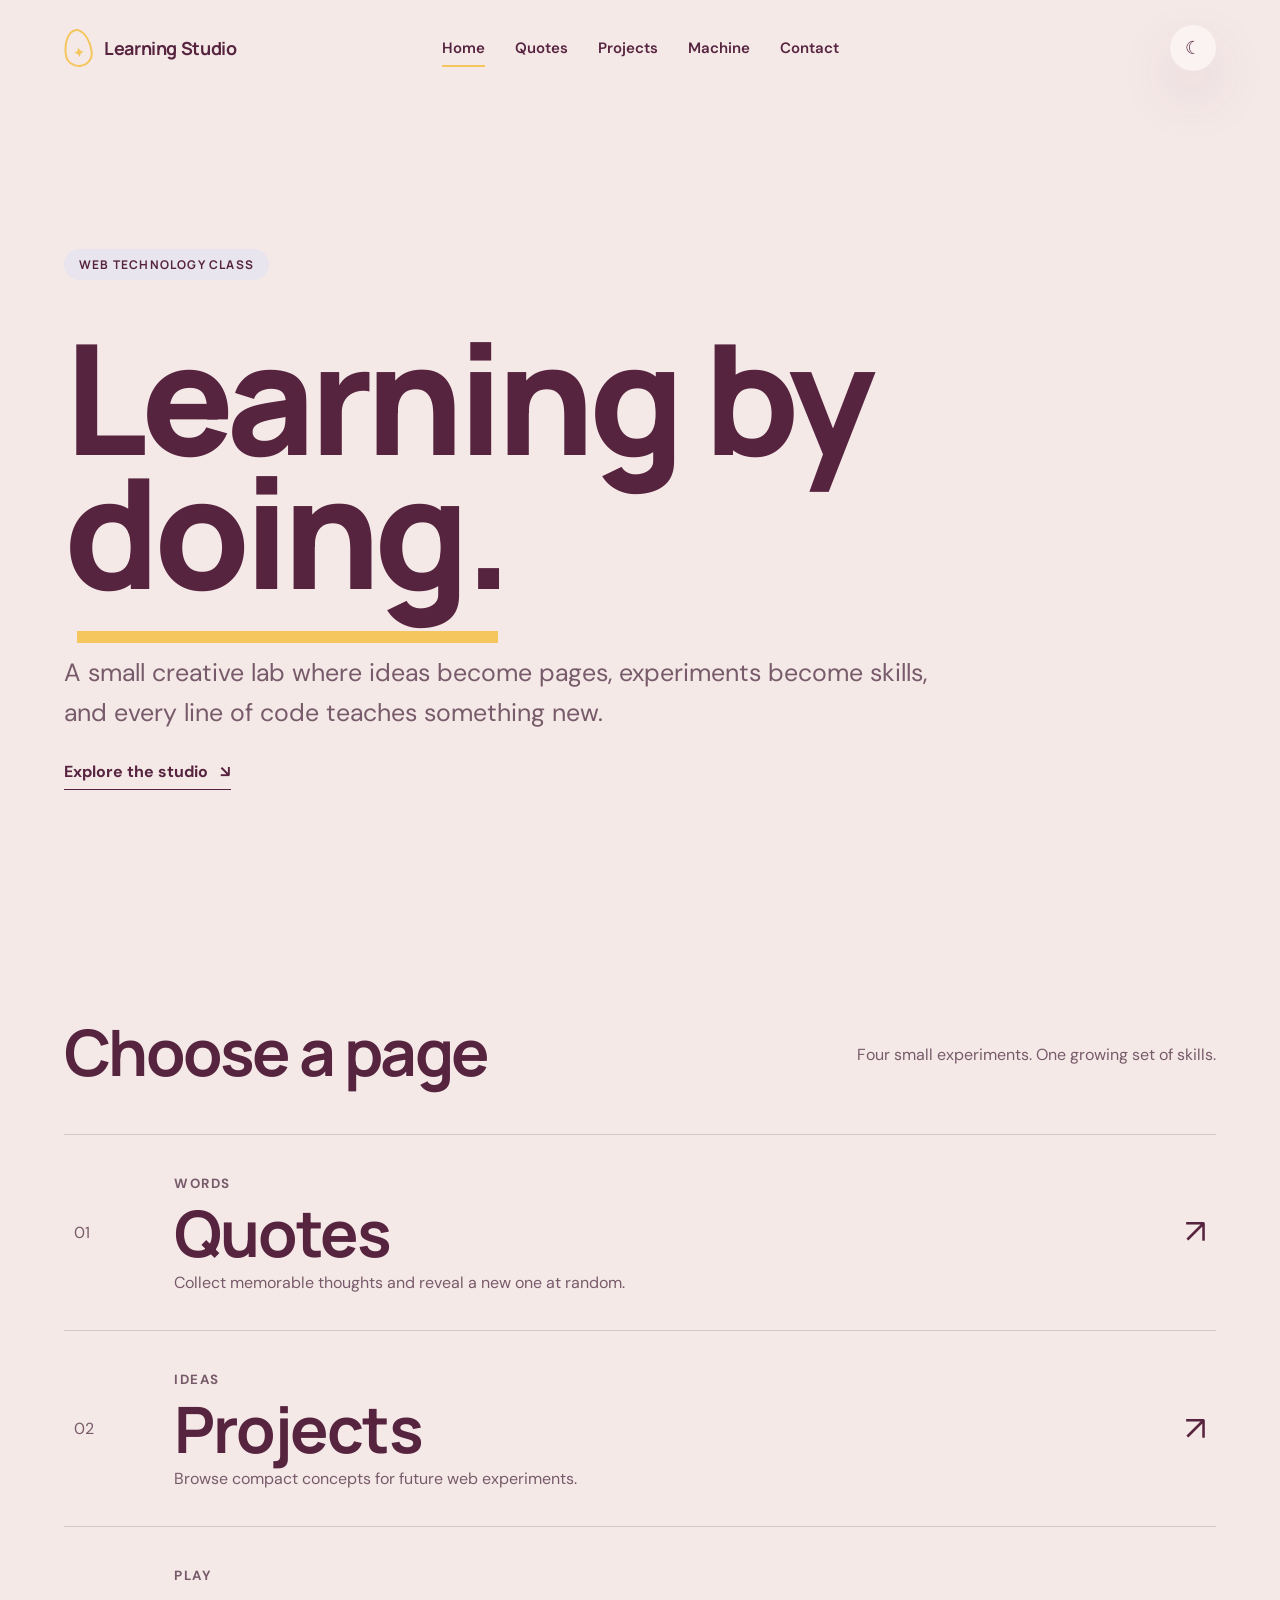
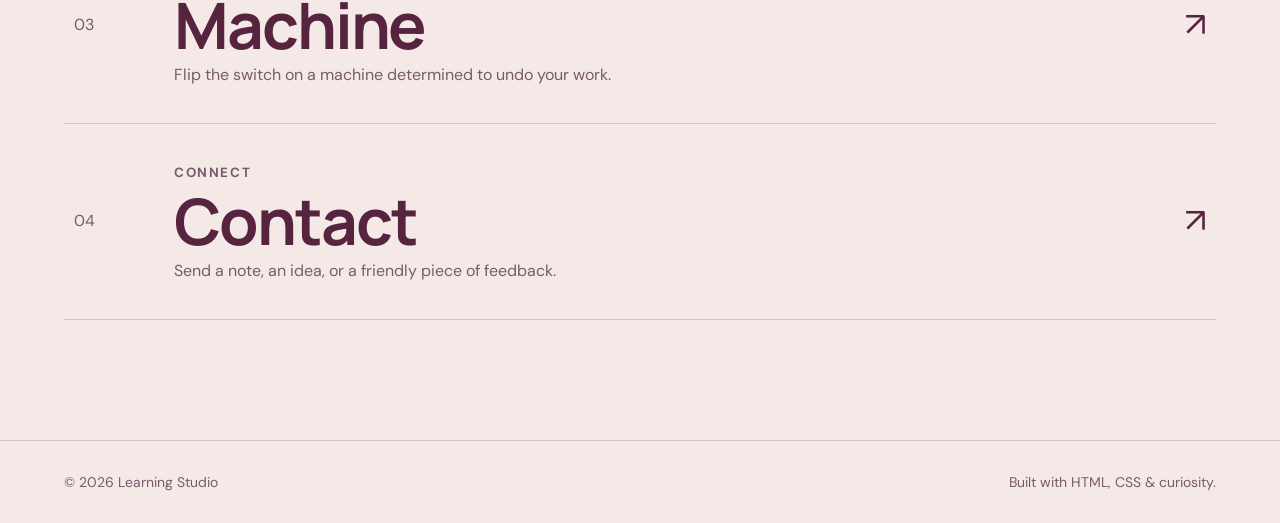
==== index.html @ 2813dd22 "Initial Learning HTML website" ====
<!doctype html><html lang="en"><head><meta charset="utf-8"><meta name="viewport" content="width=device-width,initial-scale=1"><meta name="description" content="A playful student web lab for learning HTML, CSS and JavaScript by making things."><title>Learning Studio</title><link rel="stylesheet" href="style.css"><script src="app.js" defer></script></head><body>
<header class="site-header"><a class="brand" href="index.html" aria-label="Learning Studio home"><span class="brand-mark">L</span><span>Learning Studio</span></a><button class="menu-toggle" aria-expanded="false" aria-controls="nav">Menu</button><nav id="nav" aria-label="Main navigation"><a aria-current="page" href="index.html">Home</a><a href="quotes.html">Quotes</a><a href="projects.html">Projects</a><a href="machine.html">Machine</a><a href="contact.html">Contact</a></nav><button class="theme-toggle" aria-label="Toggle dark mode"><span aria-hidden="true">☾</span></button></header>
<main><section class="hero"><p class="tag">WEB TECHNOLOGY CLASS</p><h1>Learning by <span>doing.</span></h1><p class="hero-copy">A small creative lab where ideas become pages, experiments become skills, and every line of code teaches something new.</p><a class="text-link" href="#pages">Explore the studio <span>↘</span></a></section>
<section class="page-index" id="pages"><div class="section-heading"><h2>Choose a page</h2><p>Four small experiments. One growing set of skills.</p></div><div class="page-list">
<a href="quotes.html"><span class="number">01</span><div><small>WORDS</small><h3>Quotes</h3><p>Collect memorable thoughts and reveal a new one at random.</p></div><span class="arrow">↗</span></a>
<a href="projects.html"><span class="number">02</span><div><small>IDEAS</small><h3>Projects</h3><p>Browse compact concepts for future web experiments.</p></div><span class="arrow">↗</span></a>
<a href="machine.html"><span class="number">03</span><div><small>PLAY</small><h3>Machine</h3><p>Flip the switch on a machine determined to undo your work.</p></div><span class="arrow">↗</span></a>
<a href="contact.html"><span class="number">04</span><div><small>CONNECT</small><h3>Contact</h3><p>Send a note, an idea, or a friendly piece of feedback.</p></div><span class="arrow">↗</span></a>
</div></section></main><footer><span>© 2026 Learning Studio</span><span>Built with HTML, CSS &amp; curiosity.</span></footer></body></html>
---- style.css ----
@import url('https://fonts.googleapis.com/css2?family=DM+Sans:wght@400;500;600;700&family=Manrope:wght@400;500;600;700;800&display=swap');
:root{--paper:#f5e9e8;--ink:#57243f;--muted:#785b6a;--accent:#f4c65d;--wash:#e8e5ee;--line:rgba(87,36,63,.18);--surface:rgba(255,255,255,.42);--shadow:0 24px 60px rgba(75,31,54,.12);color-scheme:light}[data-theme=dark]{--paper:#21171d;--ink:#f8e8ef;--muted:#cdb7c0;--accent:#f4c65d;--wash:#3a2d37;--line:rgba(255,255,255,.16);--surface:rgba(255,255,255,.05);--shadow:0 24px 60px rgba(0,0,0,.28);color-scheme:dark}*{box-sizing:border-box}html{scroll-behavior:smooth}body{margin:0;background:var(--paper);color:var(--ink);font-family:'DM Sans',sans-serif;line-height:1.6;min-height:100vh;display:flex;flex-direction:column;transition:background .3s,color .3s}::selection{background:var(--accent);color:#3d2030}a{color:inherit}.site-header{width:min(1320px,100%);margin:0 auto;min-height:96px;padding:20px clamp(24px,5vw,72px);display:grid;grid-template-columns:1fr auto 1fr;align-items:center;gap:32px}.brand{display:flex;align-items:center;gap:12px;text-decoration:none;font:700 18px 'Manrope',sans-serif;letter-spacing:-.02em}.brand-mark{display:grid;place-items:center;width:28px;height:38px;color:var(--ink);font-size:0;border:2px solid var(--accent);border-radius:50% 50% 48% 52%/65% 65% 35% 35%;transform:rotate(-8deg)}.brand-mark:after{content:'✦';font-size:13px;color:var(--accent)}nav{display:flex;gap:30px}nav a{text-decoration:none;font-weight:600;font-size:15px;position:relative}nav a:after{content:'';position:absolute;left:0;right:0;bottom:-7px;height:2px;background:var(--accent);transform:scaleX(0);transition:transform .2s}nav a:hover:after,nav a:focus-visible:after,nav a[aria-current=page]:after{transform:scaleX(1)}.theme-toggle{justify-self:end;width:46px;height:46px;border:0;border-radius:50%;background:var(--surface);color:var(--ink);font-size:18px;box-shadow:var(--shadow);cursor:pointer}.theme-toggle:hover{transform:rotate(12deg)}.menu-toggle{display:none}main{flex:1}.hero{min-height:calc(100vh - 96px);padding:clamp(90px,17vh,190px) clamp(24px,5vw,72px) 90px;max-width:1320px;margin:auto;position:relative}.tag{display:inline-block;margin:0 0 50px;padding:7px 15px;border-radius:999px;background:var(--wash);font:700 12px 'Manrope',sans-serif;letter-spacing:.1em}.hero h1,.page-hero h1{font:800 clamp(70px,12vw,170px)/.87 'Manrope',sans-serif;letter-spacing:-.04em;margin:0;max-width:8ch}.hero h1 span,.page-hero em{font-style:normal;position:relative}.hero h1 span:after,.page-hero em:after{content:'';position:absolute;left:3%;right:2%;height:12px;bottom:-8px;background:var(--accent);z-index:-1}.hero-copy{font-size:clamp(18px,2vw,25px);max-width:52ch;color:var(--muted);margin:56px 0 26px}.text-link{display:inline-flex;gap:12px;align-items:center;font-weight:700;text-decoration:none;border-bottom:1px solid var(--ink);padding-bottom:4px}.page-index{padding:120px clamp(24px,5vw,72px);max-width:1320px;margin:auto}.section-heading{display:flex;justify-content:space-between;align-items:end;margin-bottom:50px}.section-heading h2{font:700 clamp(38px,5vw,72px)/1 'Manrope';letter-spacing:-.04em;margin:0}.section-heading p{color:var(--muted)}.page-list{border-top:1px solid var(--line)}.page-list>a{display:grid;grid-template-columns:80px 1fr auto;gap:20px;align-items:center;padding:35px 10px;border-bottom:1px solid var(--line);text-decoration:none;transition:padding .25s,background .25s}.page-list>a:hover{padding-left:26px;background:var(--surface)}.number{font-variant-numeric:tabular-nums;color:var(--muted)}.page-list small,.project-list article>span,.contact-detail span{font-weight:700;letter-spacing:.12em;color:var(--muted)}.page-list h3{font:700 clamp(32px,5vw,64px)/1 'Manrope';letter-spacing:-.03em;margin:5px 0}.page-list p{margin:0;color:var(--muted)}.arrow{font-size:34px}.inner-page{width:min(1180px,100%);margin:0 auto;padding:clamp(90px,12vw,160px) clamp(24px,5vw,72px)}.page-hero{margin-bottom:100px}.page-hero h1{font-size:clamp(62px,10vw,130px);max-width:10ch}.page-hero>p:last-child{font-size:21px;color:var(--muted);max-width:56ch;margin-top:42px}.quote-stage{padding:clamp(40px,7vw,90px);background:var(--ink);color:var(--paper);border-radius:16px;box-shadow:var(--shadow)}.quote-stage blockquote{font:600 clamp(30px,5vw,58px)/1.16 'Manrope';letter-spacing:-.03em;margin:0}.quote-stage>p{color:var(--accent);margin:30px 0}.solid-button{border:0;background:var(--accent);color:#422237;padding:13px 20px;border-radius:8px;font-weight:700;cursor:pointer}.solid-button:hover{filter:brightness(.96);transform:translateY(-2px)}.quote-grid{display:grid;grid-template-columns:repeat(3,1fr);gap:1px;background:var(--line);margin-top:80px}.quote-grid blockquote{margin:0;padding:35px;background:var(--paper);font:500 21px/1.5 'Manrope'}.quote-grid cite{display:block;margin-top:24px;color:var(--muted);font:14px 'DM Sans'}.filters{display:flex;gap:8px;flex-wrap:wrap;margin-bottom:40px}.filters button{border:1px solid var(--line);background:transparent;color:var(--ink);border-radius:999px;padding:9px 18px;cursor:pointer}.filters button.active{background:var(--ink);color:var(--paper)}.project-list{border-top:1px solid var(--line)}.project-list article{display:grid;grid-template-columns:150px 1fr 1fr auto;gap:25px;align-items:start;padding:40px 0;border-bottom:1px solid var(--line)}.project-list h2{font:700 clamp(25px,3vw,38px)/1.1 'Manrope';margin:0}.project-list p{margin:0;color:var(--muted)}.project-list a{font-weight:700}.machine-page{text-align:left}.machine{display:grid;place-items:center;gap:30px}.machine-box{position:relative;width:min(520px,90vw);height:320px;background:var(--ink);border-radius:16px;box-shadow:var(--shadow)}.lid{position:absolute;top:-14px;left:25px;right:25px;height:28px;background:var(--muted);border-radius:12px}.machine-box button{position:absolute;right:70px;top:70px;width:80px;height:120px;border:0;border-radius:10px;background:var(--paper);color:var(--ink);cursor:pointer}.machine-box button span{display:block;width:36px;height:52px;margin:0 auto 8px;background:var(--accent);border-radius:6px;transform-origin:bottom;transition:transform .25s}.machine-box button[aria-pressed=true] span{transform:rotateX(150deg)}.machine-face{position:absolute;left:70px;top:90px;display:flex;gap:34px}.machine-face i{display:block;width:24px;height:24px;border-radius:50%;background:var(--accent)}.arm{position:absolute;top:18px;right:90px;width:18px;height:145px;background:var(--accent);transform-origin:top;transform:rotate(-90deg);transition:transform .8s cubic-bezier(.2,.8,.2,1);border-radius:9px;z-index:3}.working .arm{transform:rotate(5deg)}.arm span{position:absolute;bottom:-20px;left:-14px;width:46px;height:46px;background:var(--accent);border-radius:50%}.machine>p{color:var(--muted)}.contact-layout{display:grid;grid-template-columns:1fr .85fr;gap:clamp(50px,8vw,120px);align-items:start}.contact-detail{display:grid;margin-top:60px}.contact-detail a{font-size:21px}.contact-form{padding:40px;background:var(--surface);border-radius:16px;box-shadow:var(--shadow)}.contact-form label{display:grid;gap:8px;margin-bottom:22px;font-weight:700}.contact-form input,.contact-form textarea{width:100%;border:0;border-bottom:1px solid var(--line);background:transparent;color:var(--ink);padding:12px 2px;font:inherit;outline:none}.contact-form input:focus,.contact-form textarea:focus{border-color:var(--accent);box-shadow:0 2px 0 var(--accent)}.form-note{font-size:13px;color:var(--muted)}footer{display:flex;justify-content:space-between;gap:30px;padding:30px clamp(24px,5vw,72px);border-top:1px solid var(--line);color:var(--muted);font-size:14px}[hidden]{display:none!important}:focus-visible{outline:3px solid var(--accent);outline-offset:4px}
@media(max-width:800px){.site-header{grid-template-columns:1fr auto auto;min-height:78px}.brand span:last-child{display:none}.menu-toggle{display:block;border:0;background:none;color:var(--ink);font-weight:700;cursor:pointer}nav{display:none;position:absolute;z-index:10;top:76px;left:20px;right:20px;padding:24px;background:var(--ink);color:var(--paper);border-radius:14px;box-shadow:var(--shadow);flex-direction:column}nav.open{display:flex}.hero{min-height:auto;padding-top:90px}.hero h1{font-size:clamp(64px,21vw,104px)}.hero-copy{margin-top:40px}.section-heading{display:block}.page-list>a{grid-template-columns:45px 1fr auto}.page-list p{display:none}.quote-grid{grid-template-columns:1fr}.project-list article{grid-template-columns:1fr}.project-list article>span{order:-1}.contact-layout{grid-template-columns:1fr}.contact-layout .page-hero{margin-bottom:0}.machine-box{height:280px}.page-hero{margin-bottom:70px}footer{flex-direction:column}}
@media(prefers-reduced-motion:reduce){*,*:before,*:after{scroll-behavior:auto!important;transition:none!important}}
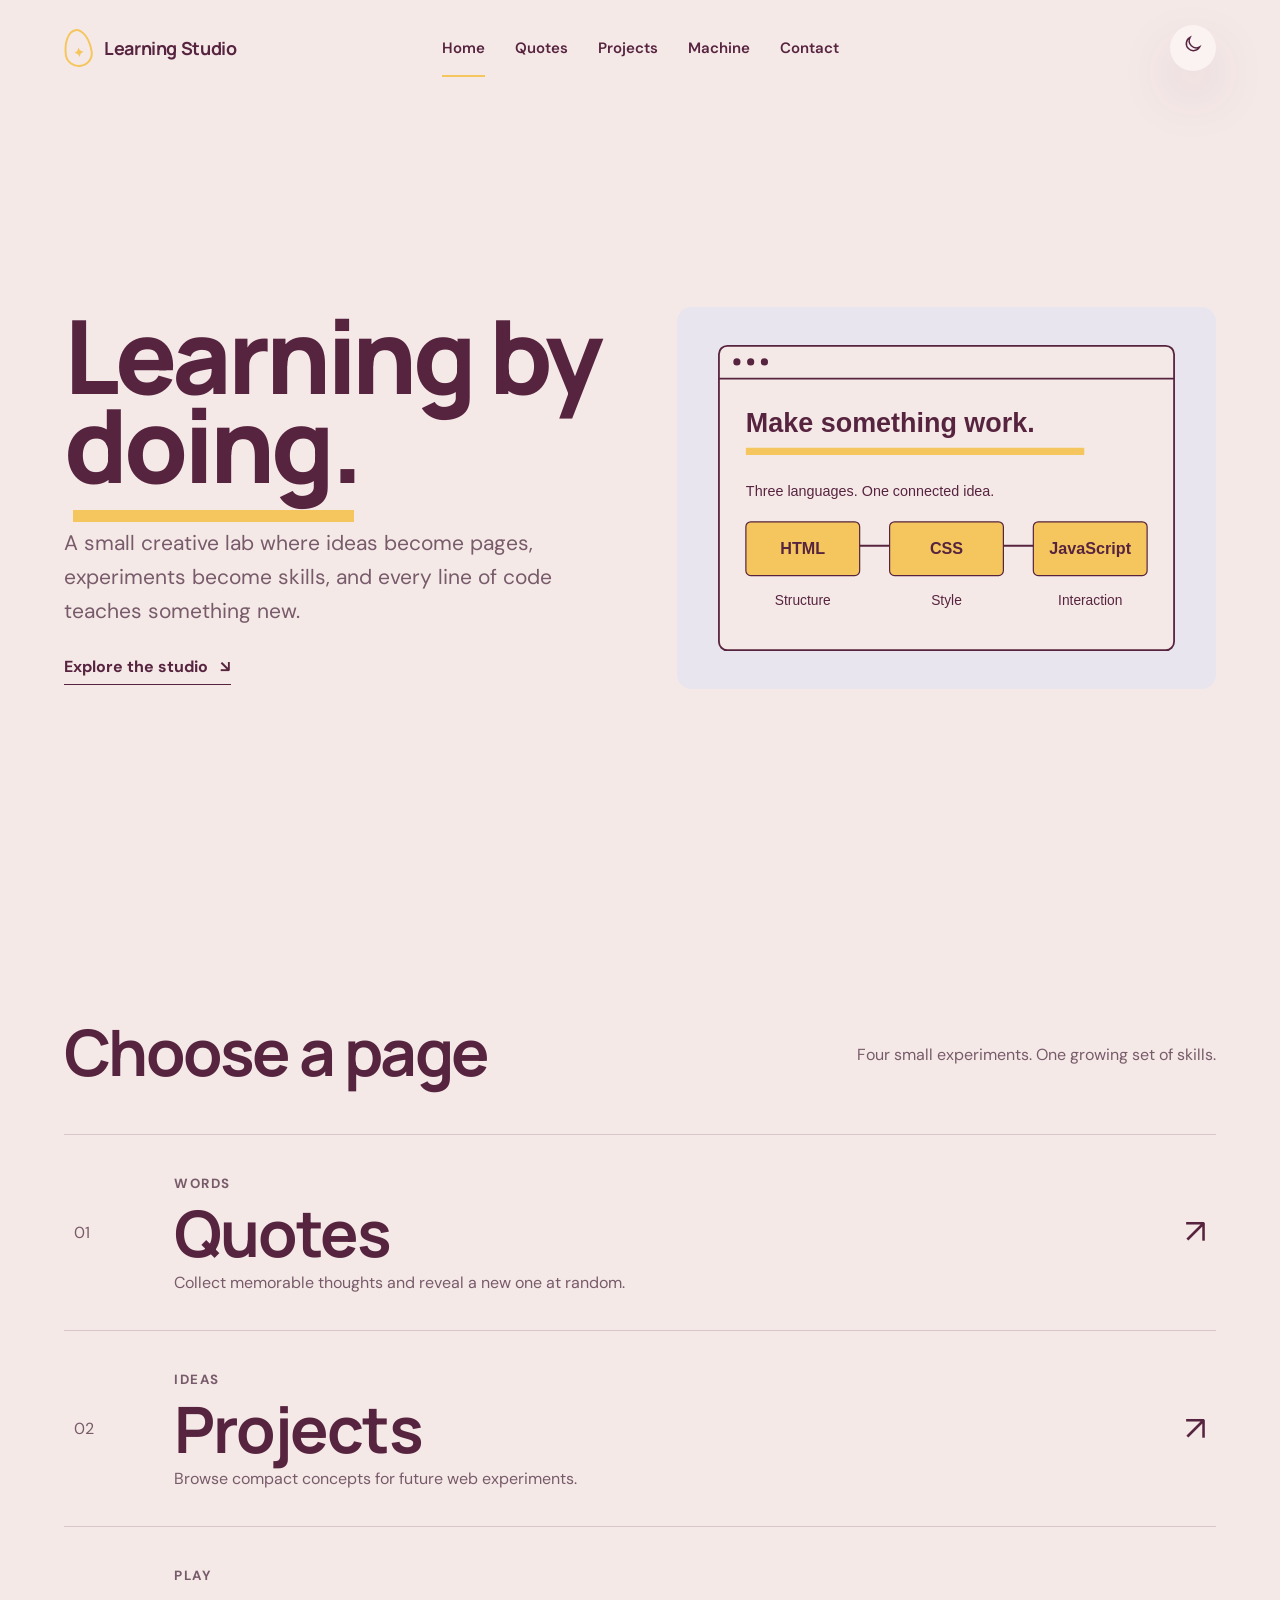
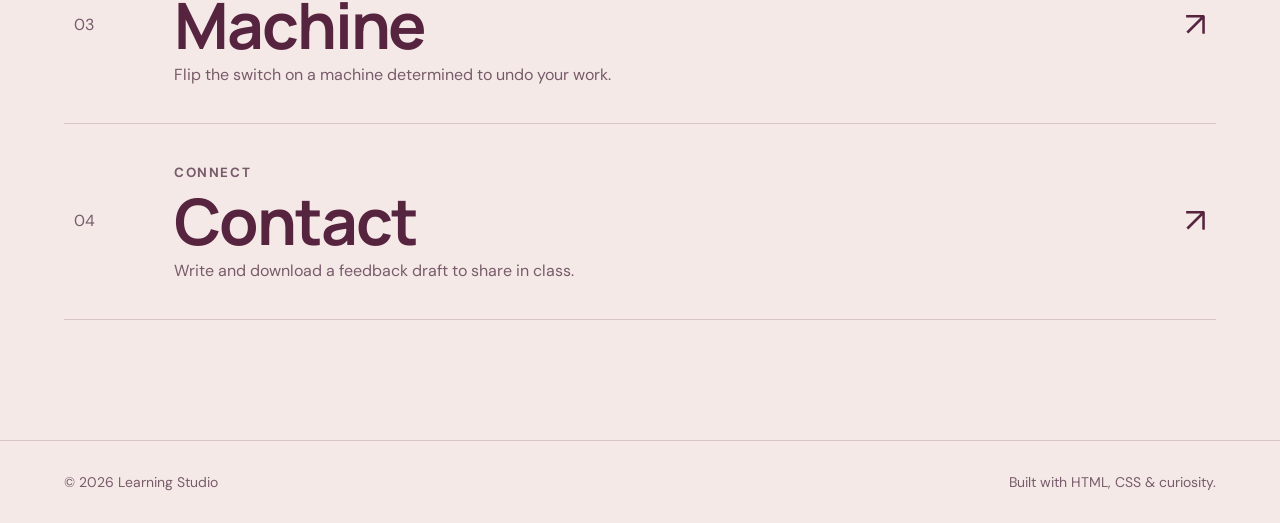
==== commit 41bf17db: "Complete Learning HTML course requirements and submission assets" ====
--- a/index.html
+++ b/index.html
@@ -1,9 +1,10 @@
-<!doctype html><html lang="en"><head><meta charset="utf-8"><meta name="viewport" content="width=device-width,initial-scale=1"><meta name="description" content="A playful student web lab for learning HTML, CSS and JavaScript by making things."><title>Learning Studio</title><link rel="stylesheet" href="style.css"><script src="app.js" defer></script></head><body>
-<header class="site-header"><a class="brand" href="index.html" aria-label="Learning Studio home"><span class="brand-mark">L</span><span>Learning Studio</span></a><button class="menu-toggle" aria-expanded="false" aria-controls="nav">Menu</button><nav id="nav" aria-label="Main navigation"><a aria-current="page" href="index.html">Home</a><a href="quotes.html">Quotes</a><a href="projects.html">Projects</a><a href="machine.html">Machine</a><a href="contact.html">Contact</a></nav><button class="theme-toggle" aria-label="Toggle dark mode"><span aria-hidden="true">☾</span></button></header>
-<main><section class="hero"><p class="tag">WEB TECHNOLOGY CLASS</p><h1>Learning by <span>doing.</span></h1><p class="hero-copy">A small creative lab where ideas become pages, experiments become skills, and every line of code teaches something new.</p><a class="text-link" href="#pages">Explore the studio <span>↘</span></a></section>
+<!doctype html><html lang="en"><head><meta charset="utf-8"><meta name="viewport" content="width=device-width,initial-scale=1"><meta name="description" content="A playful student web lab for learning HTML, CSS and JavaScript by making things."><title>Learning Studio</title><link rel="stylesheet" href="style.css"><script src="nav.js" defer></script><script src="app.js" defer></script><meta name="theme-color" content="#57243f"><meta property="og:title" content="Learning Studio"><meta property="og:description" content="Learn HTML, CSS and JavaScript through small, hands-on experiments."><meta property="og:type" content="website"><meta property="og:image" content="assets/og-cover.jpg"><meta property="og:image:width" content="1200"><meta property="og:image:height" content="630"><link rel="icon" type="image/png" sizes="32x32" href="assets/favicon.png"><link rel="apple-touch-icon" sizes="180x180" href="assets/app-icon.png"></head><body>
+<a class="skip-link" href="#main">Skip to content</a>
+<header class="site-header" id="site-header"><p>Loading navigation…</p></header><noscript><p><a href="nav.html">Open the site navigation</a>. Enable JavaScript for interactive experiments.</p></noscript>
+<main id="main" tabindex="-1"><section class="hero"><div class="hero-intro"><h1>Learning by <span>doing.</span></h1><p class="hero-copy">A small creative lab where ideas become pages, experiments become skills, and every line of code teaches something new.</p><a class="text-link" href="#pages">Explore the studio <span>↘</span></a></div><img class="hero-image" src="assets/hero.svg" width="900" height="640" alt="HTML defines structure, CSS adds style, and JavaScript brings interaction: three connected parts of a web page." fetchpriority="high"></section>
 <section class="page-index" id="pages"><div class="section-heading"><h2>Choose a page</h2><p>Four small experiments. One growing set of skills.</p></div><div class="page-list">
 <a href="quotes.html"><span class="number">01</span><div><small>WORDS</small><h3>Quotes</h3><p>Collect memorable thoughts and reveal a new one at random.</p></div><span class="arrow">↗</span></a>
-<a href="projects.html"><span class="number">02</span><div><small>IDEAS</small><h3>Projects</h3><p>Browse compact concepts for future web experiments.</p></div><span class="arrow">↗</span></a>
+<a href="project.html"><span class="number">02</span><div><small>IDEAS</small><h3>Projects</h3><p>Browse compact concepts for future web experiments.</p></div><span class="arrow">↗</span></a>
 <a href="machine.html"><span class="number">03</span><div><small>PLAY</small><h3>Machine</h3><p>Flip the switch on a machine determined to undo your work.</p></div><span class="arrow">↗</span></a>
-<a href="contact.html"><span class="number">04</span><div><small>CONNECT</small><h3>Contact</h3><p>Send a note, an idea, or a friendly piece of feedback.</p></div><span class="arrow">↗</span></a>
+<a href="contact.html"><span class="number">04</span><div><small>CONNECT</small><h3>Contact</h3><p>Write and download a feedback draft to share in class.</p></div><span class="arrow">↗</span></a>
 </div></section></main><footer><span>© 2026 Learning Studio</span><span>Built with HTML, CSS &amp; curiosity.</span></footer></body></html>
--- a/style.css
+++ b/style.css
@@ -2,3 +2,47 @@
 :root{--paper:#f5e9e8;--ink:#57243f;--muted:#785b6a;--accent:#f4c65d;--wash:#e8e5ee;--line:rgba(87,36,63,.18);--surface:rgba(255,255,255,.42);--shadow:0 24px 60px rgba(75,31,54,.12);color-scheme:light}[data-theme=dark]{--paper:#21171d;--ink:#f8e8ef;--muted:#cdb7c0;--accent:#f4c65d;--wash:#3a2d37;--line:rgba(255,255,255,.16);--surface:rgba(255,255,255,.05);--shadow:0 24px 60px rgba(0,0,0,.28);color-scheme:dark}*{box-sizing:border-box}html{scroll-behavior:smooth}body{margin:0;background:var(--paper);color:var(--ink);font-family:'DM Sans',sans-serif;line-height:1.6;min-height:100vh;display:flex;flex-direction:column;transition:background .3s,color .3s}::selection{background:var(--accent);color:#3d2030}a{color:inherit}.site-header{width:min(1320px,100%);margin:0 auto;min-height:96px;padding:20px clamp(24px,5vw,72px);display:grid;grid-template-columns:1fr auto 1fr;align-items:center;gap:32px}.brand{display:flex;align-items:center;gap:12px;text-decoration:none;font:700 18px 'Manrope',sans-serif;letter-spacing:-.02em}.brand-mark{display:grid;place-items:center;width:28px;height:38px;color:var(--ink);font-size:0;border:2px solid var(--accent);border-radius:50% 50% 48% 52%/65% 65% 35% 35%;transform:rotate(-8deg)}.brand-mark:after{content:'✦';font-size:13px;color:var(--accent)}nav{display:flex;gap:30px}nav a{text-decoration:none;font-weight:600;font-size:15px;position:relative}nav a:after{content:'';position:absolute;left:0;right:0;bottom:-7px;height:2px;background:var(--accent);transform:scaleX(0);transition:transform .2s}nav a:hover:after,nav a:focus-visible:after,nav a[aria-current=page]:after{transform:scaleX(1)}.theme-toggle{justify-self:end;width:46px;height:46px;border:0;border-radius:50%;background:var(--surface);color:var(--ink);font-size:18px;box-shadow:var(--shadow);cursor:pointer}.theme-toggle:hover{transform:rotate(12deg)}.menu-toggle{display:none}main{flex:1}.hero{min-height:calc(100vh - 96px);padding:clamp(90px,17vh,190px) clamp(24px,5vw,72px) 90px;max-width:1320px;margin:auto;position:relative}.tag{display:inline-block;margin:0 0 50px;padding:7px 15px;border-radius:999px;background:var(--wash);font:700 12px 'Manrope',sans-serif;letter-spacing:.1em}.hero h1,.page-hero h1{font:800 clamp(70px,12vw,170px)/.87 'Manrope',sans-serif;letter-spacing:-.04em;margin:0;max-width:8ch}.hero h1 span,.page-hero em{font-style:normal;position:relative}.hero h1 span:after,.page-hero em:after{content:'';position:absolute;left:3%;right:2%;height:12px;bottom:-8px;background:var(--accent);z-index:-1}.hero-copy{font-size:clamp(18px,2vw,25px);max-width:52ch;color:var(--muted);margin:56px 0 26px}.text-link{display:inline-flex;gap:12px;align-items:center;font-weight:700;text-decoration:none;border-bottom:1px solid var(--ink);padding-bottom:4px}.page-index{padding:120px clamp(24px,5vw,72px);max-width:1320px;margin:auto}.section-heading{display:flex;justify-content:space-between;align-items:end;margin-bottom:50px}.section-heading h2{font:700 clamp(38px,5vw,72px)/1 'Manrope';letter-spacing:-.04em;margin:0}.section-heading p{color:var(--muted)}.page-list{border-top:1px solid var(--line)}.page-list>a{display:grid;grid-template-columns:80px 1fr auto;gap:20px;align-items:center;padding:35px 10px;border-bottom:1px solid var(--line);text-decoration:none;transition:padding .25s,background .25s}.page-list>a:hover{padding-left:26px;background:var(--surface)}.number{font-variant-numeric:tabular-nums;color:var(--muted)}.page-list small,.project-list article>span,.contact-detail span{font-weight:700;letter-spacing:.12em;color:var(--muted)}.page-list h3{font:700 clamp(32px,5vw,64px)/1 'Manrope';letter-spacing:-.03em;margin:5px 0}.page-list p{margin:0;color:var(--muted)}.arrow{font-size:34px}.inner-page{width:min(1180px,100%);margin:0 auto;padding:clamp(90px,12vw,160px) clamp(24px,5vw,72px)}.page-hero{margin-bottom:100px}.page-hero h1{font-size:clamp(62px,10vw,130px);max-width:10ch}.page-hero>p:last-child{font-size:21px;color:var(--muted);max-width:56ch;margin-top:42px}.quote-stage{padding:clamp(40px,7vw,90px);background:var(--ink);color:var(--paper);border-radius:16px;box-shadow:var(--shadow)}.quote-stage blockquote{font:600 clamp(30px,5vw,58px)/1.16 'Manrope';letter-spacing:-.03em;margin:0}.quote-stage>p{color:var(--accent);margin:30px 0}.solid-button{border:0;background:var(--accent);color:#422237;padding:13px 20px;border-radius:8px;font-weight:700;cursor:pointer}.solid-button:hover{filter:brightness(.96);transform:translateY(-2px)}.quote-grid{display:grid;grid-template-columns:repeat(3,1fr);gap:1px;background:var(--line);margin-top:80px}.quote-grid blockquote{margin:0;padding:35px;background:var(--paper);font:500 21px/1.5 'Manrope'}.quote-grid cite{display:block;margin-top:24px;color:var(--muted);font:14px 'DM Sans'}.filters{display:flex;gap:8px;flex-wrap:wrap;margin-bottom:40px}.filters button{border:1px solid var(--line);background:transparent;color:var(--ink);border-radius:999px;padding:9px 18px;cursor:pointer}.filters button.active{background:var(--ink);color:var(--paper)}.project-list{border-top:1px solid var(--line)}.project-list article{display:grid;grid-template-columns:150px 1fr 1fr auto;gap:25px;align-items:start;padding:40px 0;border-bottom:1px solid var(--line)}.project-list h2{font:700 clamp(25px,3vw,38px)/1.1 'Manrope';margin:0}.project-list p{margin:0;color:var(--muted)}.project-list a{font-weight:700}.machine-page{text-align:left}.machine{display:grid;place-items:center;gap:30px}.machine-box{position:relative;width:min(520px,90vw);height:320px;background:var(--ink);border-radius:16px;box-shadow:var(--shadow)}.lid{position:absolute;top:-14px;left:25px;right:25px;height:28px;background:var(--muted);border-radius:12px}.machine-box button{position:absolute;right:70px;top:70px;width:80px;height:120px;border:0;border-radius:10px;background:var(--paper);color:var(--ink);cursor:pointer}.machine-box button span{display:block;width:36px;height:52px;margin:0 auto 8px;background:var(--accent);border-radius:6px;transform-origin:bottom;transition:transform .25s}.machine-box button[aria-pressed=true] span{transform:rotateX(150deg)}.machine-face{position:absolute;left:70px;top:90px;display:flex;gap:34px}.machine-face i{display:block;width:24px;height:24px;border-radius:50%;background:var(--accent)}.arm{position:absolute;top:18px;right:90px;width:18px;height:145px;background:var(--accent);transform-origin:top;transform:rotate(-90deg);transition:transform .8s cubic-bezier(.2,.8,.2,1);border-radius:9px;z-index:3}.working .arm{transform:rotate(5deg)}.arm span{position:absolute;bottom:-20px;left:-14px;width:46px;height:46px;background:var(--accent);border-radius:50%}.machine>p{color:var(--muted)}.contact-layout{display:grid;grid-template-columns:1fr .85fr;gap:clamp(50px,8vw,120px);align-items:start}.contact-detail{display:grid;margin-top:60px}.contact-detail a{font-size:21px}.contact-form{padding:40px;background:var(--surface);border-radius:16px;box-shadow:var(--shadow)}.contact-form label{display:grid;gap:8px;margin-bottom:22px;font-weight:700}.contact-form input,.contact-form textarea{width:100%;border:0;border-bottom:1px solid var(--line);background:transparent;color:var(--ink);padding:12px 2px;font:inherit;outline:none}.contact-form input:focus,.contact-form textarea:focus{border-color:var(--accent);box-shadow:0 2px 0 var(--accent)}.form-note{font-size:13px;color:var(--muted)}footer{display:flex;justify-content:space-between;gap:30px;padding:30px clamp(24px,5vw,72px);border-top:1px solid var(--line);color:var(--muted);font-size:14px}[hidden]{display:none!important}:focus-visible{outline:3px solid var(--accent);outline-offset:4px}
 @media(max-width:800px){.site-header{grid-template-columns:1fr auto auto;min-height:78px}.brand span:last-child{display:none}.menu-toggle{display:block;border:0;background:none;color:var(--ink);font-weight:700;cursor:pointer}nav{display:none;position:absolute;z-index:10;top:76px;left:20px;right:20px;padding:24px;background:var(--ink);color:var(--paper);border-radius:14px;box-shadow:var(--shadow);flex-direction:column}nav.open{display:flex}.hero{min-height:auto;padding-top:90px}.hero h1{font-size:clamp(64px,21vw,104px)}.hero-copy{margin-top:40px}.section-heading{display:block}.page-list>a{grid-template-columns:45px 1fr auto}.page-list p{display:none}.quote-grid{grid-template-columns:1fr}.project-list article{grid-template-columns:1fr}.project-list article>span{order:-1}.contact-layout{grid-template-columns:1fr}.contact-layout .page-hero{margin-bottom:0}.machine-box{height:280px}.page-hero{margin-bottom:70px}footer{flex-direction:column}}
 @media(prefers-reduced-motion:reduce){*,*:before,*:after{scroll-behavior:auto!important;transition:none!important}}
+
+/* Responsive completion pass: retain the studio's paper-and-ink identity. */
+html{scrollbar-color:var(--muted) var(--paper)}
+body{caret-color:var(--ink)}
+a{text-underline-offset:.2em}
+button,input,textarea{font:inherit}
+button{min-height:44px}
+button[aria-disabled=true]{cursor:wait}
+.skip-link{position:absolute;top:8px;left:8px;transform:translateY(-180%);z-index:30;background:var(--ink);color:var(--paper);padding:12px 18px}
+.skip-link:focus{transform:none}
+.hero{display:grid;grid-template-columns:1.05fr 1fr;align-items:center;gap:48px;min-height:calc(100vh - 96px);padding-top:80px;padding-bottom:80px}
+.hero h1{font-size:clamp(64px,8vw,112px)}
+.hero-image{display:block;width:100%;height:auto}
+.hero-copy{margin-top:38px;font-size:21px}
+.page-hero h1{font-size:clamp(52px,8vw,100px);overflow-wrap:anywhere}
+.quote-collection{margin-top:80px}
+.quote-collection>h2{font:700 32px/1.2 'Manrope',sans-serif}
+.quote-collection>p{max-width:65ch;color:var(--muted)}
+.quote-grid{margin-top:32px;grid-template-columns:repeat(2,minmax(0,1fr))}
+.quote-grid blockquote p{margin:0}
+.quote-stage>p{color:var(--paper)}
+.quote-stage{color-scheme:light}
+[data-theme=dark] .quote-stage{color-scheme:dark}
+.project-list article{grid-template-columns:130px minmax(0,1fr) minmax(0,1fr)}
+.project-list article>a{grid-column:2/-1;justify-self:start}
+.project-list article>span{font-size:13px}
+.contact-layout{grid-template-columns:minmax(0,1fr) minmax(0,.85fr)}
+.contact-form{min-width:0}
+.contact-form input,.contact-form textarea{font-size:16px}
+.contact-form input::placeholder,.contact-form textarea::placeholder{color:var(--muted);opacity:1}
+.contact-form textarea{resize:vertical}
+.machine-box{width:min(520px,100%)}
+.machine-face{left:12%;gap:24px}
+.machine-box button{right:12%}
+.arm{right:calc(12% + 20px)}
+nav a{padding-block:10px}
+.filters button.active{font-weight:700;text-decoration:underline;text-underline-offset:4px}
+@media(max-width:1000px){.site-header{gap:20px}nav{gap:18px}.hero{gap:24px}}
+@media(max-width:800px){.hero{grid-template-columns:1fr;padding-top:55px;gap:38px}.hero h1{font-size:clamp(64px,19vw,100px)}.hero-image{max-width:580px}.hero-copy{font-size:19px}.inner-page{padding-top:65px}.quote-grid{grid-template-columns:1fr}.project-list article{grid-template-columns:1fr}.project-list article>a{grid-column:auto}.contact-layout{grid-template-columns:1fr}.contact-form{padding:24px}.machine-box{height:270px}.site-header{gap:18px}.page-hero h1{font-size:clamp(52px,14vw,90px)}}
+@media(forced-colors:active){button,.machine-box,.quote-stage{border:1px solid ButtonText}}
+.page-list>a{transition:background .25s}
+.page-list>a:hover{padding-left:10px}
+.quote-stage blockquote{line-height:1.3}
+.arm{transform:rotate(90deg)}
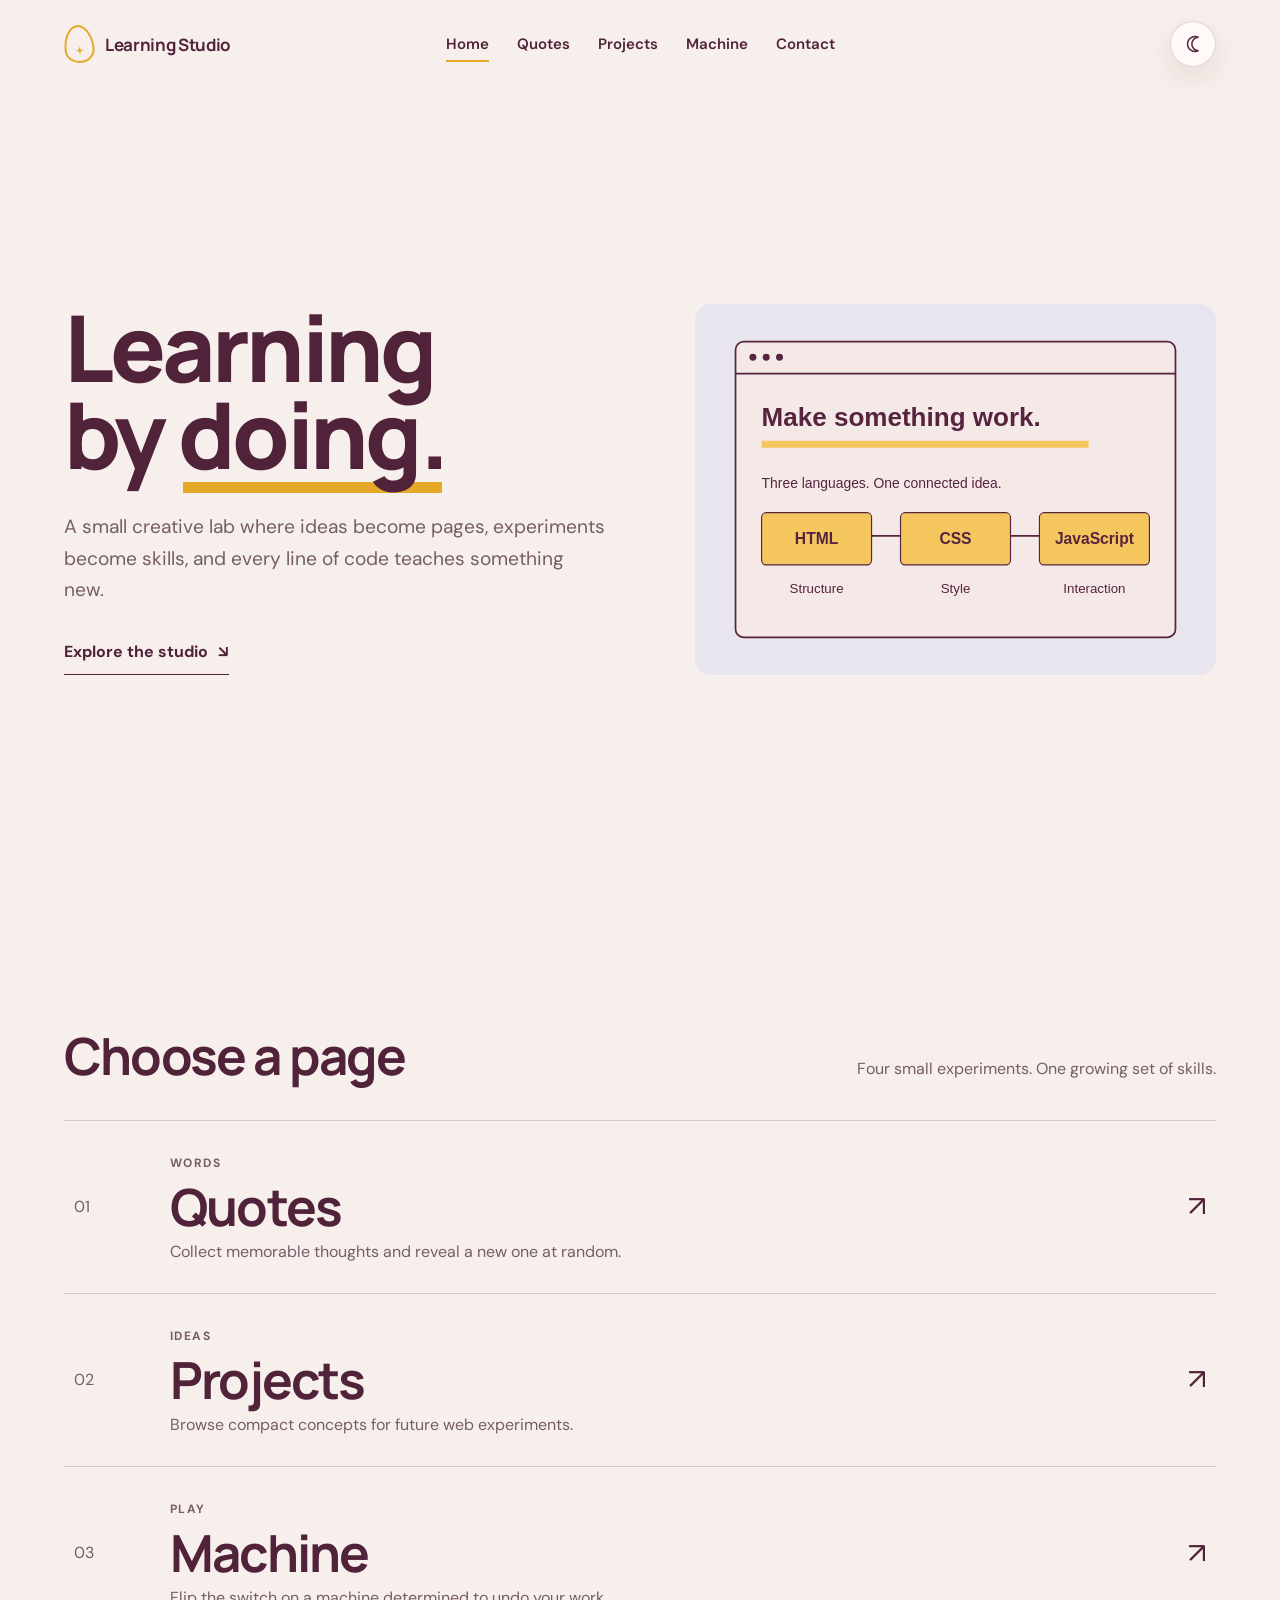
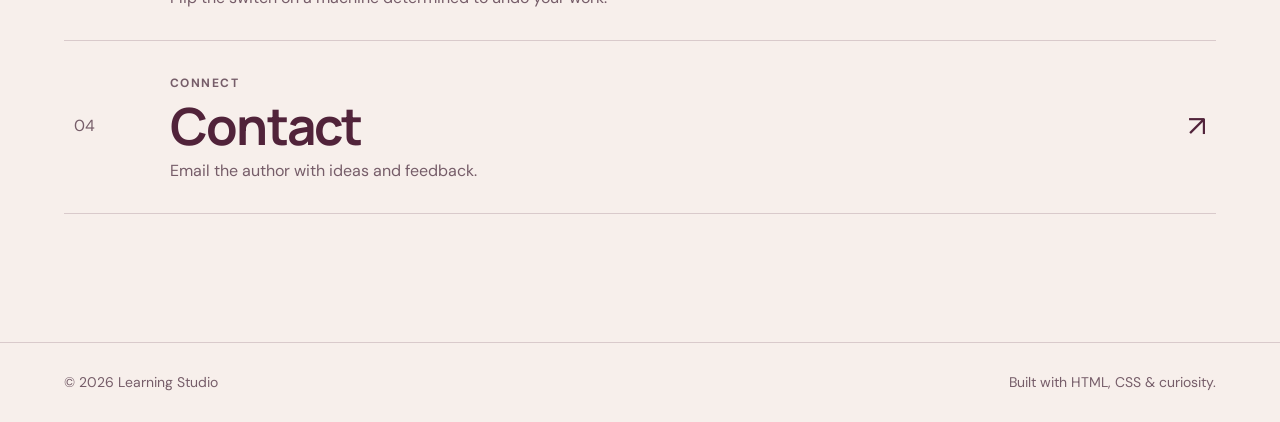
==== commit 3bafaf25: "Rebuild useless machine and add Pages deployment" ====
--- a/index.html
+++ b/index.html
@@ -6,5 +6,5 @@
 <a href="quotes.html"><span class="number">01</span><div><small>WORDS</small><h3>Quotes</h3><p>Collect memorable thoughts and reveal a new one at random.</p></div><span class="arrow">↗</span></a>
 <a href="project.html"><span class="number">02</span><div><small>IDEAS</small><h3>Projects</h3><p>Browse compact concepts for future web experiments.</p></div><span class="arrow">↗</span></a>
 <a href="machine.html"><span class="number">03</span><div><small>PLAY</small><h3>Machine</h3><p>Flip the switch on a machine determined to undo your work.</p></div><span class="arrow">↗</span></a>
-<a href="contact.html"><span class="number">04</span><div><small>CONNECT</small><h3>Contact</h3><p>Write and download a feedback draft to share in class.</p></div><span class="arrow">↗</span></a>
+<a href="contact.html"><span class="number">04</span><div><small>CONNECT</small><h3>Contact</h3><p>Email the author with ideas and feedback.</p></div><span class="arrow">↗</span></a>
 </div></section></main><footer><span>© 2026 Learning Studio</span><span>Built with HTML, CSS &amp; curiosity.</span></footer></body></html>
--- a/style.css
+++ b/style.css
@@ -1,48 +1,26 @@
-@import url('https://fonts.googleapis.com/css2?family=DM+Sans:wght@400;500;600;700&family=Manrope:wght@400;500;600;700;800&display=swap');
-:root{--paper:#f5e9e8;--ink:#57243f;--muted:#785b6a;--accent:#f4c65d;--wash:#e8e5ee;--line:rgba(87,36,63,.18);--surface:rgba(255,255,255,.42);--shadow:0 24px 60px rgba(75,31,54,.12);color-scheme:light}[data-theme=dark]{--paper:#21171d;--ink:#f8e8ef;--muted:#cdb7c0;--accent:#f4c65d;--wash:#3a2d37;--line:rgba(255,255,255,.16);--surface:rgba(255,255,255,.05);--shadow:0 24px 60px rgba(0,0,0,.28);color-scheme:dark}*{box-sizing:border-box}html{scroll-behavior:smooth}body{margin:0;background:var(--paper);color:var(--ink);font-family:'DM Sans',sans-serif;line-height:1.6;min-height:100vh;display:flex;flex-direction:column;transition:background .3s,color .3s}::selection{background:var(--accent);color:#3d2030}a{color:inherit}.site-header{width:min(1320px,100%);margin:0 auto;min-height:96px;padding:20px clamp(24px,5vw,72px);display:grid;grid-template-columns:1fr auto 1fr;align-items:center;gap:32px}.brand{display:flex;align-items:center;gap:12px;text-decoration:none;font:700 18px 'Manrope',sans-serif;letter-spacing:-.02em}.brand-mark{display:grid;place-items:center;width:28px;height:38px;color:var(--ink);font-size:0;border:2px solid var(--accent);border-radius:50% 50% 48% 52%/65% 65% 35% 35%;transform:rotate(-8deg)}.brand-mark:after{content:'✦';font-size:13px;color:var(--accent)}nav{display:flex;gap:30px}nav a{text-decoration:none;font-weight:600;font-size:15px;position:relative}nav a:after{content:'';position:absolute;left:0;right:0;bottom:-7px;height:2px;background:var(--accent);transform:scaleX(0);transition:transform .2s}nav a:hover:after,nav a:focus-visible:after,nav a[aria-current=page]:after{transform:scaleX(1)}.theme-toggle{justify-self:end;width:46px;height:46px;border:0;border-radius:50%;background:var(--surface);color:var(--ink);font-size:18px;box-shadow:var(--shadow);cursor:pointer}.theme-toggle:hover{transform:rotate(12deg)}.menu-toggle{display:none}main{flex:1}.hero{min-height:calc(100vh - 96px);padding:clamp(90px,17vh,190px) clamp(24px,5vw,72px) 90px;max-width:1320px;margin:auto;position:relative}.tag{display:inline-block;margin:0 0 50px;padding:7px 15px;border-radius:999px;background:var(--wash);font:700 12px 'Manrope',sans-serif;letter-spacing:.1em}.hero h1,.page-hero h1{font:800 clamp(70px,12vw,170px)/.87 'Manrope',sans-serif;letter-spacing:-.04em;margin:0;max-width:8ch}.hero h1 span,.page-hero em{font-style:normal;position:relative}.hero h1 span:after,.page-hero em:after{content:'';position:absolute;left:3%;right:2%;height:12px;bottom:-8px;background:var(--accent);z-index:-1}.hero-copy{font-size:clamp(18px,2vw,25px);max-width:52ch;color:var(--muted);margin:56px 0 26px}.text-link{display:inline-flex;gap:12px;align-items:center;font-weight:700;text-decoration:none;border-bottom:1px solid var(--ink);padding-bottom:4px}.page-index{padding:120px clamp(24px,5vw,72px);max-width:1320px;margin:auto}.section-heading{display:flex;justify-content:space-between;align-items:end;margin-bottom:50px}.section-heading h2{font:700 clamp(38px,5vw,72px)/1 'Manrope';letter-spacing:-.04em;margin:0}.section-heading p{color:var(--muted)}.page-list{border-top:1px solid var(--line)}.page-list>a{display:grid;grid-template-columns:80px 1fr auto;gap:20px;align-items:center;padding:35px 10px;border-bottom:1px solid var(--line);text-decoration:none;transition:padding .25s,background .25s}.page-list>a:hover{padding-left:26px;background:var(--surface)}.number{font-variant-numeric:tabular-nums;color:var(--muted)}.page-list small,.project-list article>span,.contact-detail span{font-weight:700;letter-spacing:.12em;color:var(--muted)}.page-list h3{font:700 clamp(32px,5vw,64px)/1 'Manrope';letter-spacing:-.03em;margin:5px 0}.page-list p{margin:0;color:var(--muted)}.arrow{font-size:34px}.inner-page{width:min(1180px,100%);margin:0 auto;padding:clamp(90px,12vw,160px) clamp(24px,5vw,72px)}.page-hero{margin-bottom:100px}.page-hero h1{font-size:clamp(62px,10vw,130px);max-width:10ch}.page-hero>p:last-child{font-size:21px;color:var(--muted);max-width:56ch;margin-top:42px}.quote-stage{padding:clamp(40px,7vw,90px);background:var(--ink);color:var(--paper);border-radius:16px;box-shadow:var(--shadow)}.quote-stage blockquote{font:600 clamp(30px,5vw,58px)/1.16 'Manrope';letter-spacing:-.03em;margin:0}.quote-stage>p{color:var(--accent);margin:30px 0}.solid-button{border:0;background:var(--accent);color:#422237;padding:13px 20px;border-radius:8px;font-weight:700;cursor:pointer}.solid-button:hover{filter:brightness(.96);transform:translateY(-2px)}.quote-grid{display:grid;grid-template-columns:repeat(3,1fr);gap:1px;background:var(--line);margin-top:80px}.quote-grid blockquote{margin:0;padding:35px;background:var(--paper);font:500 21px/1.5 'Manrope'}.quote-grid cite{display:block;margin-top:24px;color:var(--muted);font:14px 'DM Sans'}.filters{display:flex;gap:8px;flex-wrap:wrap;margin-bottom:40px}.filters button{border:1px solid var(--line);background:transparent;color:var(--ink);border-radius:999px;padding:9px 18px;cursor:pointer}.filters button.active{background:var(--ink);color:var(--paper)}.project-list{border-top:1px solid var(--line)}.project-list article{display:grid;grid-template-columns:150px 1fr 1fr auto;gap:25px;align-items:start;padding:40px 0;border-bottom:1px solid var(--line)}.project-list h2{font:700 clamp(25px,3vw,38px)/1.1 'Manrope';margin:0}.project-list p{margin:0;color:var(--muted)}.project-list a{font-weight:700}.machine-page{text-align:left}.machine{display:grid;place-items:center;gap:30px}.machine-box{position:relative;width:min(520px,90vw);height:320px;background:var(--ink);border-radius:16px;box-shadow:var(--shadow)}.lid{position:absolute;top:-14px;left:25px;right:25px;height:28px;background:var(--muted);border-radius:12px}.machine-box button{position:absolute;right:70px;top:70px;width:80px;height:120px;border:0;border-radius:10px;background:var(--paper);color:var(--ink);cursor:pointer}.machine-box button span{display:block;width:36px;height:52px;margin:0 auto 8px;background:var(--accent);border-radius:6px;transform-origin:bottom;transition:transform .25s}.machine-box button[aria-pressed=true] span{transform:rotateX(150deg)}.machine-face{position:absolute;left:70px;top:90px;display:flex;gap:34px}.machine-face i{display:block;width:24px;height:24px;border-radius:50%;background:var(--accent)}.arm{position:absolute;top:18px;right:90px;width:18px;height:145px;background:var(--accent);transform-origin:top;transform:rotate(-90deg);transition:transform .8s cubic-bezier(.2,.8,.2,1);border-radius:9px;z-index:3}.working .arm{transform:rotate(5deg)}.arm span{position:absolute;bottom:-20px;left:-14px;width:46px;height:46px;background:var(--accent);border-radius:50%}.machine>p{color:var(--muted)}.contact-layout{display:grid;grid-template-columns:1fr .85fr;gap:clamp(50px,8vw,120px);align-items:start}.contact-detail{display:grid;margin-top:60px}.contact-detail a{font-size:21px}.contact-form{padding:40px;background:var(--surface);border-radius:16px;box-shadow:var(--shadow)}.contact-form label{display:grid;gap:8px;margin-bottom:22px;font-weight:700}.contact-form input,.contact-form textarea{width:100%;border:0;border-bottom:1px solid var(--line);background:transparent;color:var(--ink);padding:12px 2px;font:inherit;outline:none}.contact-form input:focus,.contact-form textarea:focus{border-color:var(--accent);box-shadow:0 2px 0 var(--accent)}.form-note{font-size:13px;color:var(--muted)}footer{display:flex;justify-content:space-between;gap:30px;padding:30px clamp(24px,5vw,72px);border-top:1px solid var(--line);color:var(--muted);font-size:14px}[hidden]{display:none!important}:focus-visible{outline:3px solid var(--accent);outline-offset:4px}
-@media(max-width:800px){.site-header{grid-template-columns:1fr auto auto;min-height:78px}.brand span:last-child{display:none}.menu-toggle{display:block;border:0;background:none;color:var(--ink);font-weight:700;cursor:pointer}nav{display:none;position:absolute;z-index:10;top:76px;left:20px;right:20px;padding:24px;background:var(--ink);color:var(--paper);border-radius:14px;box-shadow:var(--shadow);flex-direction:column}nav.open{display:flex}.hero{min-height:auto;padding-top:90px}.hero h1{font-size:clamp(64px,21vw,104px)}.hero-copy{margin-top:40px}.section-heading{display:block}.page-list>a{grid-template-columns:45px 1fr auto}.page-list p{display:none}.quote-grid{grid-template-columns:1fr}.project-list article{grid-template-columns:1fr}.project-list article>span{order:-1}.contact-layout{grid-template-columns:1fr}.contact-layout .page-hero{margin-bottom:0}.machine-box{height:280px}.page-hero{margin-bottom:70px}footer{flex-direction:column}}
-@media(prefers-reduced-motion:reduce){*,*:before,*:after{scroll-behavior:auto!important;transition:none!important}}
-
-/* Responsive completion pass: retain the studio's paper-and-ink identity. */
-html{scrollbar-color:var(--muted) var(--paper)}
-body{caret-color:var(--ink)}
-a{text-underline-offset:.2em}
-button,input,textarea{font:inherit}
-button{min-height:44px}
-button[aria-disabled=true]{cursor:wait}
-.skip-link{position:absolute;top:8px;left:8px;transform:translateY(-180%);z-index:30;background:var(--ink);color:var(--paper);padding:12px 18px}
-.skip-link:focus{transform:none}
-.hero{display:grid;grid-template-columns:1.05fr 1fr;align-items:center;gap:48px;min-height:calc(100vh - 96px);padding-top:80px;padding-bottom:80px}
-.hero h1{font-size:clamp(64px,8vw,112px)}
-.hero-image{display:block;width:100%;height:auto}
-.hero-copy{margin-top:38px;font-size:21px}
-.page-hero h1{font-size:clamp(52px,8vw,100px);overflow-wrap:anywhere}
-.quote-collection{margin-top:80px}
-.quote-collection>h2{font:700 32px/1.2 'Manrope',sans-serif}
-.quote-collection>p{max-width:65ch;color:var(--muted)}
-.quote-grid{margin-top:32px;grid-template-columns:repeat(2,minmax(0,1fr))}
-.quote-grid blockquote p{margin:0}
-.quote-stage>p{color:var(--paper)}
-.quote-stage{color-scheme:light}
-[data-theme=dark] .quote-stage{color-scheme:dark}
-.project-list article{grid-template-columns:130px minmax(0,1fr) minmax(0,1fr)}
-.project-list article>a{grid-column:2/-1;justify-self:start}
-.project-list article>span{font-size:13px}
-.contact-layout{grid-template-columns:minmax(0,1fr) minmax(0,.85fr)}
-.contact-form{min-width:0}
-.contact-form input,.contact-form textarea{font-size:16px}
-.contact-form input::placeholder,.contact-form textarea::placeholder{color:var(--muted);opacity:1}
-.contact-form textarea{resize:vertical}
-.machine-box{width:min(520px,100%)}
-.machine-face{left:12%;gap:24px}
-.machine-box button{right:12%}
-.arm{right:calc(12% + 20px)}
-nav a{padding-block:10px}
-.filters button.active{font-weight:700;text-decoration:underline;text-underline-offset:4px}
-@media(max-width:1000px){.site-header{gap:20px}nav{gap:18px}.hero{gap:24px}}
-@media(max-width:800px){.hero{grid-template-columns:1fr;padding-top:55px;gap:38px}.hero h1{font-size:clamp(64px,19vw,100px)}.hero-image{max-width:580px}.hero-copy{font-size:19px}.inner-page{padding-top:65px}.quote-grid{grid-template-columns:1fr}.project-list article{grid-template-columns:1fr}.project-list article>a{grid-column:auto}.contact-layout{grid-template-columns:1fr}.contact-form{padding:24px}.machine-box{height:270px}.site-header{gap:18px}.page-hero h1{font-size:clamp(52px,14vw,90px)}}
-@media(forced-colors:active){button,.machine-box,.quote-stage{border:1px solid ButtonText}}
-.page-list>a{transition:background .25s}
-.page-list>a:hover{padding-left:10px}
-.quote-stage blockquote{line-height:1.3}
-.arm{transform:rotate(90deg)}
+@import url('https://fonts.googleapis.com/css2?family=DM+Sans:wght@400;500;600;700&family=Manrope:wght@500;600;700;800&display=swap');
+:root{--paper:#f7efeb;--raised:#fffaf7;--ink:#51233a;--muted:#765d69;--accent:#e6a927;--accent-soft:#f6d985;--wash:#ebe8ee;--line:rgba(81,35,58,.18);--line-strong:rgba(81,35,58,.34);--focus:#a86e00;--shadow-sm:0 10px 28px rgba(67,31,49,.09);--shadow-lg:0 24px 64px rgba(67,31,49,.13);--r-sm:10px;--r-md:16px;color-scheme:light}
+[data-theme=dark]{--paper:#21181d;--raised:#2b2026;--ink:#f8edf1;--muted:#cfb9c3;--accent:#f0bd4f;--accent-soft:#725727;--wash:#392e35;--line:rgba(255,255,255,.16);--line-strong:rgba(255,255,255,.3);--focus:#ffd370;--shadow-sm:0 10px 28px rgba(0,0,0,.22);--shadow-lg:0 24px 64px rgba(0,0,0,.3);color-scheme:dark}
+*,*::before,*::after{box-sizing:border-box}html{scroll-behavior:smooth;scrollbar-color:var(--muted) var(--paper)}body{min-height:100vh;margin:0;display:flex;flex-direction:column;overflow-x:hidden;background:var(--paper);color:var(--ink);font:16px/1.65 'DM Sans',system-ui,sans-serif;caret-color:var(--ink);transition:background-color .25s ease,color .25s ease}::selection{background:var(--accent-soft);color:#321526}a{color:inherit;text-underline-offset:.22em}button,input,textarea{font:inherit}button{min-height:44px}img{max-width:100%}[hidden]{display:none!important}:focus-visible{outline:3px solid var(--focus);outline-offset:4px}
+.skip-link{position:fixed;z-index:100;top:12px;left:12px;padding:10px 16px;border-radius:var(--r-sm);background:var(--ink);color:var(--paper);font-weight:700;text-decoration:none;transform:translateY(-180%)}.skip-link:focus{transform:none}
+.site-header{position:relative;z-index:20;width:min(100%,1320px);min-height:88px;margin:0 auto;padding:18px clamp(24px,5vw,72px);display:grid;grid-template-columns:1fr auto 1fr;align-items:center;gap:32px}.site-header>p{grid-column:1/-1;margin:0;color:var(--muted)}.brand{width:max-content;display:inline-flex;align-items:center;gap:11px;font:700 17px/1 'Manrope',system-ui,sans-serif;letter-spacing:-.02em;text-decoration:none}.brand-mark{width:30px;height:38px;display:grid;place-items:center;border:2px solid var(--accent);border-radius:50% 50% 48% 52%/65% 65% 35% 35%;color:var(--accent);font-size:0;transform:rotate(-7deg)}.brand-mark::after{content:'';width:8px;height:8px;background:currentColor;clip-path:polygon(50% 0,62% 38%,100% 50%,62% 62%,50% 100%,38% 62%,0 50%,38% 38%)}
+nav{display:flex;align-items:center;gap:28px}nav a{position:relative;padding:10px 0;font-size:15px;font-weight:600;text-decoration:none}nav a::after{content:'';position:absolute;right:0;bottom:4px;left:0;height:2px;background:var(--accent);transform:scaleX(0);transform-origin:left;transition:transform .18s ease-out}nav a:hover::after,nav a:focus-visible::after,nav a[aria-current=page]::after{transform:scaleX(1)}
+.menu-toggle{display:none;border:1px solid transparent;border-radius:var(--r-sm);background:transparent;color:var(--ink);font-weight:700;cursor:pointer}.theme-toggle{justify-self:end;width:46px;height:46px;padding:0;display:grid;place-items:center;border:1px solid var(--line);border-radius:50%;background:var(--raised);color:var(--ink);box-shadow:var(--shadow-sm);cursor:pointer;transition:background-color .18s,border-color .18s,transform .18s}.theme-toggle:hover{border-color:var(--line-strong);transform:translateY(-2px)}.theme-toggle:active{transform:none}.theme-toggle svg{display:block}.theme-toggle .icon-sun,[data-theme=dark] .theme-toggle .icon-moon{display:none}[data-theme=dark] .theme-toggle .icon-sun{display:block}
+main{flex:1}.hero{width:min(100%,1320px);min-height:calc(100svh - 88px);margin:0 auto;padding:clamp(64px,10vh,112px) clamp(24px,5vw,72px) clamp(80px,11vh,128px);display:grid;grid-template-columns:minmax(0,1.02fr) minmax(360px,.98fr);align-items:center;gap:clamp(48px,7vw,96px)}.hero-intro{min-width:0}.hero h1,.page-hero h1{max-width:9ch;margin:0;font:800 clamp(64px,7.2vw,96px)/.94 'Manrope',system-ui,sans-serif;letter-spacing:-.04em;text-wrap:balance}.hero h1 span,.page-hero em{position:relative;z-index:0;font-style:normal;white-space:nowrap}.hero h1 span::after,.page-hero em::after{content:'';position:absolute;z-index:-1;right:1%;bottom:.04em;left:2%;height:.12em;background:var(--accent)}
+.hero-copy{max-width:52ch;margin:34px 0 26px;color:var(--muted);font-size:clamp(18px,1.5vw,21px);line-height:1.62}.text-link{min-height:44px;width:max-content;display:inline-flex;align-items:center;gap:10px;border-bottom:1px solid var(--ink);font-weight:700;text-decoration:none;transition:gap .18s,border-color .18s}.text-link:hover{gap:15px;border-color:var(--accent)}.hero-image{width:100%;height:auto;display:block;border-radius:var(--r-md)}
+.page-index{width:min(100%,1320px);margin:0 auto;padding:clamp(88px,10vw,136px) clamp(24px,5vw,72px)}.section-heading{margin-bottom:38px;display:flex;align-items:end;justify-content:space-between;gap:32px}.section-heading h2,.quote-collection>h2{margin:0;font:700 clamp(36px,4vw,56px)/1.06 'Manrope',system-ui,sans-serif;letter-spacing:-.035em}.section-heading p{max-width:34ch;margin:0;color:var(--muted)}.page-list{border-top:1px solid var(--line)}.page-list>a{min-height:132px;padding:28px 10px;display:grid;grid-template-columns:minmax(44px,72px) 1fr auto;align-items:center;gap:24px;border-bottom:1px solid var(--line);text-decoration:none;transition:background-color .18s,border-color .18s}.page-list>a:hover,.page-list>a:focus-visible{background:rgba(255,255,255,.28);border-color:var(--line-strong)}[data-theme=dark] .page-list>a:hover,[data-theme=dark] .page-list>a:focus-visible{background:rgba(255,255,255,.04)}
+.number{color:var(--muted);font-variant-numeric:tabular-nums}.page-list small,.project-list article>span,.contact-detail span{color:var(--muted);font-size:12px;font-weight:700;letter-spacing:.12em}.page-list h3{margin:3px 0 5px;font:700 clamp(30px,4vw,52px)/1.08 'Manrope',system-ui,sans-serif;letter-spacing:-.035em}.page-list p{max-width:62ch;margin:0;color:var(--muted)}.arrow{font-size:29px;transition:transform .18s}.page-list>a:hover .arrow{transform:translate(3px,-3px)}
+.inner-page{width:min(100%,1180px);margin:0 auto;padding:clamp(72px,10vw,128px) clamp(24px,5vw,64px) clamp(96px,12vw,152px)}.page-hero{margin-bottom:clamp(64px,8vw,92px)}.page-hero h1{max-width:10ch;font-size:clamp(56px,7vw,88px)}.page-hero>p{max-width:58ch;margin:34px 0 0;color:var(--muted);font-size:clamp(18px,1.7vw,20px)}
+.solid-button,.filters button{min-height:46px;border-radius:var(--r-sm);font-weight:700;cursor:pointer;transition:background-color .18s,border-color .18s,color .18s,transform .18s}.solid-button{padding:11px 19px;border:1px solid transparent;background:var(--accent);color:#3d1d2f}.solid-button:hover{background:#efba43;transform:translateY(-2px)}.solid-button:active{transform:none}.solid-button:disabled,.solid-button[aria-disabled=true]{opacity:.58;cursor:not-allowed;transform:none}
+.quote-stage{padding:clamp(36px,6vw,72px);border-radius:var(--r-md);background:var(--ink);color:var(--paper);box-shadow:var(--shadow-lg)}.quote-stage blockquote{max-width:24ch;margin:0;font:600 clamp(28px,4.4vw,48px)/1.26 'Manrope',system-ui,sans-serif;letter-spacing:-.03em}.quote-stage>p{margin:26px 0 28px;color:var(--accent)}.quote-collection{margin-top:clamp(72px,9vw,104px)}.quote-collection>h2{font-size:clamp(30px,3vw,42px)}.quote-collection>p{max-width:65ch;margin:16px 0 0;color:var(--muted)}.quote-grid{margin-top:34px;display:grid;grid-template-columns:repeat(2,minmax(0,1fr));border-top:1px solid var(--line)}.quote-grid blockquote{min-width:0;margin:0;padding:30px 30px 30px 0;border-bottom:1px solid var(--line);font:500 20px/1.55 'Manrope',system-ui,sans-serif}.quote-grid blockquote:nth-child(even){padding-right:0;padding-left:30px;border-left:1px solid var(--line)}.quote-grid blockquote p{margin:0}.quote-grid cite{display:block;margin-top:20px;color:var(--muted);font:14px/1.5 'DM Sans',sans-serif}
+.filters{margin-bottom:32px;display:flex;flex-wrap:wrap;gap:9px}.filters button{padding:9px 17px;border:1px solid var(--line-strong);background:transparent;color:var(--ink)}.filters button:hover{border-color:var(--ink);background:var(--raised)}.filters button.active{border-color:var(--ink);background:var(--ink);color:var(--paper)}.project-list{border-top:1px solid var(--line)}.project-list article{padding:34px 0;display:grid;grid-template-columns:112px minmax(220px,.9fr) minmax(260px,1fr);align-items:start;gap:24px;border-bottom:1px solid var(--line)}.project-list h2{margin:0;font:700 clamp(25px,2.7vw,34px)/1.18 'Manrope',system-ui,sans-serif;letter-spacing:-.025em}.project-list p{margin:0;color:var(--muted)}.project-list a{grid-column:2/-1;width:max-content;min-height:40px;display:inline-flex;align-items:center;font-weight:700}
+.machine{display:grid;place-items:center;gap:26px}.machine-box{position:relative;width:min(520px,100%);height:320px;border-radius:var(--r-md);background:var(--ink);box-shadow:var(--shadow-lg)}.lid{position:absolute;top:-13px;right:25px;left:25px;height:26px;border-radius:12px;background:var(--muted)}.machine-box button{position:absolute;z-index:4;top:68px;right:13%;width:82px;height:122px;border:1px solid rgba(81,35,58,.15);border-radius:var(--r-sm);background:var(--raised);color:var(--ink);cursor:pointer}.machine-box button span{width:36px;height:52px;margin:0 auto 8px;display:block;border-radius:6px;background:var(--accent);transform-origin:bottom;transition:transform .24s ease-out}.machine-box button[aria-pressed=true] span{transform:rotateX(150deg)}.machine-box button:disabled{opacity:.82;cursor:wait}.machine-face{position:absolute;top:92px;left:14%;display:flex;gap:28px}.machine-face i{width:23px;height:23px;display:block;border-radius:50%;background:var(--accent)}
+.arm{position:absolute;z-index:3;top:18px;right:calc(13% + 21px);width:18px;height:145px;border-radius:9px;background:var(--accent);transform:rotate(-90deg);transform-origin:top;transition:transform .8s cubic-bezier(.16,1,.3,1)}.working .arm{transform:rotate(5deg)}.arm span{position:absolute;bottom:-20px;left:-14px;width:46px;height:46px;border-radius:50%;background:var(--accent)}.machine>p{min-height:27px;margin:0;color:var(--muted);text-align:center}
+.contact-page .page-hero{margin-bottom:0}.contact-detail{margin-top:42px!important;display:grid;justify-items:start;gap:5px}.contact-detail span{text-transform:uppercase}.contact-detail a{width:fit-content;border-bottom:2px solid var(--accent);font-size:clamp(18px,2vw,22px);font-weight:700;overflow-wrap:anywhere;text-decoration:none}.contact-detail a:hover{border-color:var(--ink)}
+footer{width:100%;padding:28px clamp(24px,5vw,72px);display:flex;justify-content:space-between;gap:24px;border-top:1px solid var(--line);color:var(--muted);font-size:14px}
+@media(max-width:1000px){.site-header{gap:20px}nav{gap:18px}.hero{grid-template-columns:minmax(0,1fr) minmax(320px,.82fr);gap:40px}.project-list article{grid-template-columns:96px minmax(200px,.8fr) minmax(240px,1fr)}}
+@media(max-width:800px){.site-header{min-height:76px;grid-template-columns:1fr auto auto;gap:12px;padding-block:14px}.brand span:last-child{display:none}.menu-toggle{display:block;padding:8px 12px}.menu-toggle:hover{border-color:var(--line-strong);background:var(--raised)}nav{position:absolute;top:68px;right:20px;left:20px;display:none;padding:12px;align-items:stretch;gap:2px;border-radius:var(--r-md);background:var(--ink);color:var(--paper);box-shadow:var(--shadow-lg)}nav.open{display:flex;flex-direction:column}nav a{min-height:48px;padding:11px 12px;border-radius:8px}nav a:hover,nav a:focus-visible,nav a[aria-current=page]{background:rgba(255,255,255,.1)}nav a::after{display:none}.hero{min-height:auto;padding-top:50px;grid-template-columns:1fr;gap:44px}.hero h1{font-size:clamp(56px,16.5vw,82px)}.hero-image{width:min(100%,580px)}.inner-page{padding-top:58px}.page-hero h1{font-size:clamp(50px,13vw,76px)}.page-hero{margin-bottom:58px}.quote-grid{grid-template-columns:1fr}.quote-grid blockquote,.quote-grid blockquote:nth-child(even){padding:26px 0;border-left:0}.project-list article{grid-template-columns:1fr;gap:12px}.project-list article>span{margin-bottom:2px}.project-list a{grid-column:auto;margin-top:4px}}
+@media(max-width:540px){.hero{padding-top:42px;padding-bottom:80px}.hero-copy{margin-top:28px;font-size:18px}.section-heading{display:block}.section-heading p{margin-top:12px}.page-list>a{min-height:116px;padding:24px 4px;grid-template-columns:1fr auto;gap:14px}.page-list .number{grid-column:1;font-size:13px}.page-list>a>div{grid-column:1}.page-list .arrow{grid-column:2;grid-row:1/span 2}.page-list p{display:none}.quote-stage{padding:30px 24px}.quote-stage blockquote{font-size:clamp(26px,8vw,34px)}.filters{display:grid;grid-template-columns:repeat(2,1fr)}.filters button{width:100%}.machine-box{height:260px}.machine-face{top:78px;left:11%;gap:18px}.machine-face i{width:18px;height:18px}.machine-box button{top:56px;right:10%;width:74px;height:112px}.arm{right:calc(10% + 18px);height:128px}footer{flex-direction:column;gap:6px}}
+@media(hover:none){.page-list>a:hover .arrow,.solid-button:hover,.theme-toggle:hover{transform:none}}
+@media(prefers-reduced-motion:reduce){html{scroll-behavior:auto}*,*::before,*::after{transition-duration:.001ms!important;animation-duration:.001ms!important;animation-iteration-count:1!important}}
+@media(forced-colors:active){.theme-toggle,.solid-button,.filters button,.machine-box,.quote-stage{border:1px solid ButtonText}.hero h1 span::after,.page-hero em::after{z-index:auto}}
